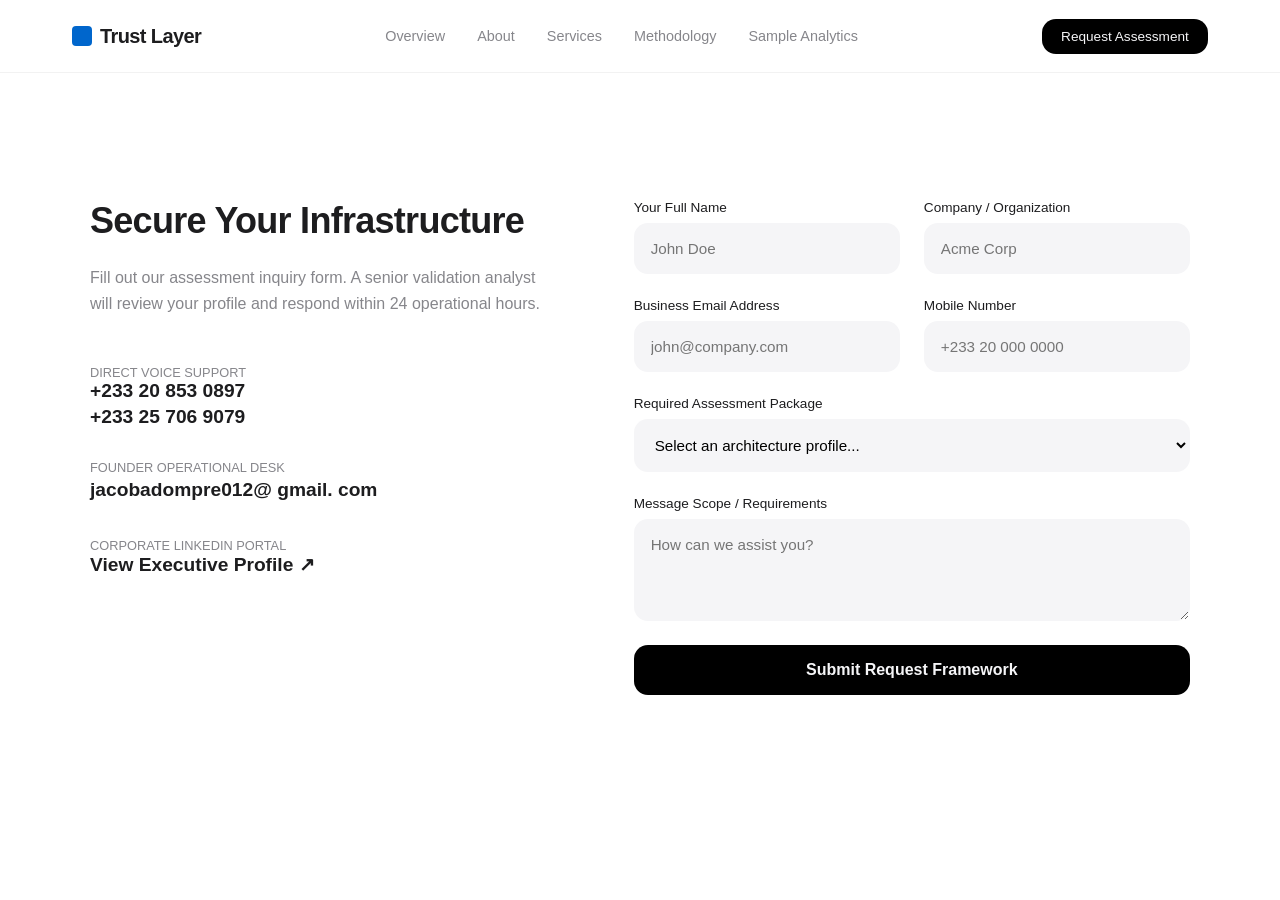
==== contact.html @ 99c88548 "Add contact.html with assessment inquiry form" ====
<!DOCTYPE html>
<html lang="en">
<head>
  <meta charset="UTF-8">
  <meta name="viewport" content="width=device-width, initial-scale=1.0">
  <title>Contact | Trust Layer</title>
  <link rel="stylesheet" href="css/style.css">
</head>
<body>
  <header class="premium-header">
    <div class="header-container">
      <a href="index.html" class="logo-zone"><div class="logo-icon"></div>Trust Layer</a>
      <nav class="nav-links">
        <a href="index.html" class="nav-item">Overview</a>
        <a href="about.html" class="nav-item">About</a>
        <a href="services.html" class="nav-item">Services</a>
        <a href="methodology.html" class="nav-item">Methodology</a>
        <a href="reports.html" class="nav-item">Sample Analytics</a>
      </nav>
      <div><a href="contact.html" class="nav-cta">Request Assessment</a></div>
    </div>
  </header>

  <main class="section-padding">
    <div class="content-container">
      <div class="contact-split-view">
        <div class="contact-info-column">
          <h3>Secure Your Infrastructure</h3>
          <p>Fill out our assessment inquiry form. A senior validation analyst will review your profile and respond within 24 operational hours.</p>
          <div class="channels-stack">
            <div class="channel-node-card">
              <span>Direct Voice Support</span>
              <a href="tel:+233208530897" style="display: block; margin-bottom: 0.3rem;">+233 20 853 0897</a>
              <a href="tel:+233257069079">+233 25 706 9079</a>
            </div>
            <div class="channel-node-card">
              <span>Founder Operational Desk</span>
              <p style="font-size: 1.2rem; font-weight: 600; color: var(--text-primary); margin: 0;">jacobadompre012@ gmail. com</p>
            </div>
            <div class="channel-node-card">
              <span>Corporate LinkedIn Portal</span>
              <a href="https://www.linkedin.com/in/adompre-jacob-47b8203b1?utm_source=share_via&utm_content=profile&utm_medium=member_ios" target="_blank" rel="noopener noreferrer">View Executive Profile ↗</a>
            </div>
          </div>
        </div>

        <div class="contact-form-wrapper">
          <!-- Formspree Secure Endpoint Configuration Active -->
          <form action="https://formspree.io/f/xaqlkjrn" method="POST" class="premium-form-facade">
            <div class="form-dual-row">
              <div class="field-group">
                <label for="name">Your Full Name</label>
                <input type="text" id="name" name="name" placeholder="John Doe" required>
              </div>
              <div class="field-group">
                <label for="company">Company / Organization</label>
                <input type="text" id="company" name="company" placeholder="Acme Corp" required>
              </div>
            </div>
            <div class="form-dual-row">
              <div class="field-group">
                <label for="email">Business Email Address</label>
                <input type="email" id="email" name="email" placeholder="john@company.com" required>
              </div>
              <div class="field-group">
                <label for="phone">Mobile Number</label>
                <input type="tel" id="phone" name="phone" placeholder="+233 20 000 0000">
              </div>
            </div>
            <div class="field-group">
              <label for="service">Required Assessment Package</label>
              <select id="service" name="service_needed" required>
                <option value="" disabled selected>Select an architecture profile...</option>
                <option value="Vulnerability Assessments">Vulnerability Assessments</option>
                <option value="Web Application Security">Web Application Security</option>
                <option value="Network Security Assessments">Network Security Assessments</option>
                <option value="Security Consulting">Security Consulting</option>
                <option value="Remediation Guidance">Remediation Guidance</option>
              </select>
            </div>
            <div class="field-group">
              <label for="message">Message Scope / Requirements</label>
              <textarea id="message" name="message" rows="4" placeholder="How can we assist you?" required></textarea>
            </div>
            
            <!-- Anti-Bot Honeypot Field Trap: Hidden from humans, trips up scraping scripts -->
            <input type="text" name="_gotcha" style="display:none">

            <button type="submit" class="submit-btn">Submit Request Framework</button>
          </form>
        </div>
      </div>
    </div>
  </main>
</body>
</html>
---- css/style.css ----
/* ==========================================================================
   DESIGN SYSTEM & VARIABLES (Apple-Inspired Architecture)
   ========================================================================== */
:root {
  --bg-primary: #ffffff;
  --bg-secondary: #f5f5f7;
  --bg-dark: #000000;
  --bg-dark-card: #121214;
  --text-primary: #1d1d1f;
  --text-secondary: #86868b;
  --text-light: #f5f5f7;
  --accent-blue: #0066cc;
  --accent-blue-hover: #004499;
  --border-color: #d2d2d7;
  --border-dark: #2d2d30;
  --radius-premium: 14px;
  --transition-smooth: all 0.5s cubic-bezier(0.16, 1, 0.3, 1);
  --font-stack: -apple-system, BlinkMacSystemFont, "Segoe UI", Roboto, Helvetica, Arial, sans-serif;
}

* {
  box-sizing: border-box;
  margin: 0;
  padding: 0;
}

html {
  font-family: var(--font-stack);
  background-color: var(--bg-primary);
  color: var(--text-primary);
  scroll-behavior: smooth;
  -webkit-font-smoothing: antialiased;
  overflow-x: hidden;
}

body {
  overflow-x: hidden;
  padding-top: 4.5rem; /* Dynamic spacing setup for absolute header clear space */
}

h1, h2, h3, h4 {
  font-weight: 700;
  letter-spacing: -0.02em;
  line-height: 1.15;
}

a {
  text-decoration: none;
  color: inherit;
  transition: var(--transition-smooth);
}

/* ==========================================================================
   GLOBAL STRUCTURED HEADER
   ========================================================================== */
.premium-header {
  position: fixed;
  top: 0;
  width: 100%;
  z-index: 1000;
  background: rgba(255, 255, 255, 0.8);
  backdrop-filter: blur(20px);
  -webkit-backdrop-filter: blur(20px);
  border-bottom: 1px solid rgba(0, 0, 0, 0.05);
}

.header-container {
  max-width: 1200px;
  margin: 0 auto;
  padding: 0 2rem;
  height: 4.5rem;
  display: flex;
  align-items: center;
  justify-content: space-between;
}

.logo-zone {
  display: flex;
  align-items: center;
  gap: 0.5rem;
  font-size: 1.25rem;
  font-weight: 700;
  letter-spacing: -0.03em;
}

.logo-icon {
  width: 1.25rem;
  height: 1.25rem;
  background: var(--accent-blue);
  border-radius: 4px;
}

.nav-links {
  display: flex;
  gap: 2rem;
}

.nav-item {
  font-size: 0.9rem;
  font-weight: 500;
  color: var(--text-secondary);
}

.nav-item:hover, .nav-item.active {
  color: var(--text-primary);
}

.nav-cta {
  background: var(--bg-dark);
  color: var(--text-light);
  padding: 0.6rem 1.2rem;
  border-radius: var(--radius-premium);
  font-size: 0.85rem;
  font-weight: 500;
}

.nav-cta:hover {
  background: var(--accent-blue);
}

.menu-toggle {
  display: none;
  flex-direction: column;
  gap: 5px;
  cursor: pointer;
}

.menu-toggle span {
  width: 25px;
  height: 2px;
  background: var(--text-primary);
}

/* ==========================================================================
   UNIVERSAL SECTIONS DESIGNS
   ========================================================================== */
.section-padding {
  padding: 8rem 2rem;
}

.content-container {
  max-width: 1100px;
  margin: 0 auto;
}

.center-header {
  text-align: center;
  max-width: 650px;
  margin: 0 auto 5rem auto;
}

.center-header h2 {
  font-size: 2.75rem;
  margin-bottom: 1.2rem;
}

.center-header p {
  font-size: 1.15rem;
  color: var(--text-secondary);
  line-height: 1.5;
}

.btn-group {
  display: flex;
  gap: 1rem;
  align-items: center;
}

.btn-primary {
  background: var(--accent-blue);
  color: var(--text-light);
  padding: 1rem 2rem;
  border-radius: var(--radius-premium);
  font-size: 1rem;
  font-weight: 500;
  display: inline-block;
}

.btn-primary:hover {
  background: var(--accent-blue-hover);
}

.btn-secondary {
  background: transparent;
  color: var(--accent-blue);
  padding: 1rem 2rem;
  border-radius: var(--radius-premium);
  font-size: 1rem;
  font-weight: 500;
  display: inline-block;
}

.btn-secondary:hover {
  text-decoration: underline;
}

/* ==========================================================================
   HOMEPAGE LAYOUT SPECIFICS
   ========================================================================== */
.hero-section {
  padding: 8rem 2rem 8rem 2rem;
  text-align: center;
  background: radial-gradient(circle at 50% 120%, rgba(0, 102, 204, 0.08), transparent 60%);
}

.hero-section h1 {
  font-size: 4rem;
  letter-spacing: -0.04em;
  max-width: 850px;
  margin: 0 auto 1.5rem auto;
}

.hero-section p {
  font-size: 1.4rem;
  color: var(--text-secondary);
  max-width: 650px;
  margin: 0 auto 2.5rem auto;
  line-height: 1.45;
}

.hero-section .btn-group {
  justify-content: center;
}

.premium-grid {
  display: grid;
  grid-template-columns: repeat(auto-fit, minmax(300px, 1fr));
  gap: 2rem;
}

.feature-card {
  background: var(--bg-secondary);
  padding: 3rem 2.5rem;
  border-radius: var(--radius-premium);
}

.feature-card h3 {
  font-size: 1.5rem;
  margin-bottom: 1rem;
}

.feature-card p {
  color: var(--text-secondary);
  line-height: 1.6;
  font-size: 0.95rem;
}

.dark-canvas {
  background: var(--bg-dark);
  color: var(--text-light);
}

.dark-canvas .center-header p {
  color: var(--text-secondary);
}

.why-grid {
  display: grid;
  grid-template-columns: repeat(auto-fit, minmax(240px, 1fr));
  gap: 3rem;
}

.why-box h4 {
  font-size: 1.25rem;
  margin-bottom: 0.8rem;
}

.why-box p {
  color: var(--text-secondary);
  font-size: 0.95rem;
  line-height: 1.6;
}

.testimonial-scroll {
  display: grid;
  grid-template-columns: repeat(auto-fit, minmax(320px, 1fr));
  gap: 2rem;
}

.testimonial-card {
  border: 1px solid var(--border-color);
  padding: 2.5rem;
  border-radius: var(--radius-premium);
}

.testimonial-text {
  font-size: 1.1rem;
  line-height: 1.5;
  font-style: italic;
  margin-bottom: 1.5rem;
}

.testimonial-author {
  font-weight: 600;
  font-size: 0.9rem;
}

.testimonial-author span {
  display: block;
  font-weight: 400;
  color: var(--text-secondary);
  margin-top: 0.2rem;
}

.strip-cta {
  background: var(--accent-blue);
  color: var(--text-light);
  text-align: center;
  padding: 6rem 2rem;
}

.strip-cta h2 {
  font-size: 3rem;
  margin-bottom: 1rem;
}

.strip-cta p {
  font-size: 1.2rem;
  margin-bottom: 2.5rem;
  opacity: 0.9;
}

.strip-cta .btn-primary {
  background: var(--bg-primary);
  color: var(--accent-blue);
}

/* ==========================================================================
   ABOUT PAGE SPECIFICS
   ========================================================================== */
.identity-grid {
  display: grid;
  grid-template-columns: repeat(2, 1fr);
  gap: 4rem;
  margin-bottom: 8rem;
}

.identity-block h3 {
  font-size: 2rem;
  margin-bottom: 1rem;
}

.identity-block p {
  color: var(--text-secondary);
  line-height: 1.6;
}

.founder-profile {
  background: var(--bg-secondary);
  border-radius: var(--radius-premium);
  padding: 4rem;
  display: grid;
  grid-template-columns: 300px 1fr;
  gap: 4rem;
  align-items: center;
}

.founder-avatar {
  background: var(--border-color);
  aspect-ratio: 1;
  border-radius: var(--radius-premium);
  display: flex;
  align-items: center;
  justify-content: center;
  color: var(--text-secondary);
}

.founder-bio h3 {
  font-size: 2.25rem;
}

.founder-bio .title {
  color: var(--accent-blue);
  font-weight: 500;
  margin-bottom: 1.5rem;
}

.founder-bio p {
  color: var(--text-secondary);
  line-height: 1.6;
}

/* ==========================================================================
   SERVICES SPECIFIC LAYOUT
   ========================================================================== */
.deep-services-stack {
  display: flex;
  flex-direction: column;
  gap: 6rem;
}

.service-detailed-node {
  border-bottom: 1px solid var(--border-color);
  padding-bottom: 6rem;
}

.service-detailed-node:last-child {
  border-bottom: none;
}

.service-main-row {
  display: grid;
  grid-template-columns: 1fr 1fr;
  gap: 4rem;
}

.service-left h3 {
  font-size: 2.25rem;
  margin-bottom: 1.5rem;
}

.service-left p {
  color: var(--text-secondary);
  font-size: 1.1rem;
  line-height: 1.6;
}

.service-right-metrics {
  display: grid;
  grid-template-columns: 1fr 1fr;
  gap: 2rem;
}

.sub-metric-card h4 {
  font-size: 1.1rem;
  margin-bottom: 0.5rem;
}

.sub-metric-card ul {
  list-style: none;
}

.sub-metric-card ul li {
  font-size: 0.9rem;
  color: var(--text-secondary);
  margin-bottom: 0.4rem;
  position: relative;
  padding-left: 12px;
}

.sub-metric-card ul li::before {
  content: "";
  position: absolute;
  left: 0;
  top: 8px;
  width: 4px;
  height: 4px;
  background: var(--accent-blue);
  border-radius: 50%;
}

/* ==========================================================================
   METHODOLOGY CHRONO TIMELINE
   ========================================================================== */
.timeline-container {
  position: relative;
  max-width: 800px;
  margin: 0 auto;
}

.timeline-container::before {
  content: "";
  position: absolute;
  left: 31px;
  top: 0;
  width: 2px;
  height: 100%;
  background: var(--border-color);
}

.timeline-event-node {
  position: relative;
  padding-left: 5.5rem;
  margin-bottom: 4rem;
}

.timeline-step-badge {
  position: absolute;
  left: 10px;
  top: 0;
  width: 44px;
  height: 44px;
  border-radius: 50%;
  background: var(--bg-primary);
  border: 2px solid var(--accent-blue);
  display: flex;
  align-items: center;
  justify-content: center;
  font-weight: 700;
  color: var(--accent-blue);
}

.timeline-payload-card {
  background: var(--bg-secondary);
  padding: 2rem;
  border-radius: var(--radius-premium);
}

.timeline-payload-card h3 {
  font-size: 1.3rem;
  margin-bottom: 0.5rem;
}

.timeline-payload-card p {
  color: var(--text-secondary);
  line-height: 1.6;
}

/* ==========================================================================
   REPORTS INTERFACE WINDOW
   ========================================================================== */
.report-mock-window {
  background: var(--bg-dark-card);
  color: #e4e4e7;
  border-radius: var(--radius-premium);
  border: 1px solid var(--border-dark);
  overflow: hidden;
}

.mock-header-bar {
  background: #1c1c1e;
  padding: 1rem 1.5rem;
  border-bottom: 1px solid var(--border-dark);
  display: flex;
  align-items: center;
  gap: 0.5rem;
}

.mock-dot {
  width: 12px;
  height: 12px;
  border-radius: 50%;
  background: #ff5f56;
}

.mock-dot:nth-child(2) { background: #ffbd2e; }
.mock-dot:nth-child(3) { background: #27c93f; }

.mock-window-title {
  margin-left: 2rem;
  font-size: 0.85rem;
  color: var(--text-secondary);
  font-family: monospace;
}

.mock-body-content {
  padding: 3rem;
}

.report-meta-grid {
  display: grid;
  grid-template-columns: repeat(4, 1fr);
  gap: 1.5rem;
  border-bottom: 1px solid var(--border-dark);
  padding-bottom: 2rem;
  margin-bottom: 2.5rem;
}

.meta-data-cell span {
  display: block;
  font-size: 0.75rem;
  color: var(--text-secondary);
  text-transform: uppercase;
}

.meta-data-cell p {
  font-size: 1.1rem;
  font-weight: 600;
}

.severity-pill-critical { color: #ff453a; font-weight: 700; }

.findings-breakdown-box h4 {
  font-size: 1.5rem;
  margin-bottom: 1rem;
}

.findings-breakdown-box p {
  color: #a1a1aa;
  line-height: 1.6;
}

.severity-bar-chart {
  display: flex;
  height: 8px;
  border-radius: 4px;
  overflow: hidden;
  margin: 1rem 0;
}

.bar-crit { background: #ff453a; width: 15%; }
.bar-high { background: #ff9f0a; width: 35%; }
.bar-med { background: #ffd60a; width: 40%; }
.bar-low { background: #30d158; width: 10%; }

/* ==========================================================================
   CONTACT CODES ENGINE
   ========================================================================== */
.contact-split-view {
  display: grid;
  grid-template-columns: 1fr 1.2fr;
  gap: 5rem;
}

.contact-info-column h3 {
  font-size: 2.25rem;
  margin-bottom: 1.5rem;
}

.contact-info-column p {
  color: var(--text-secondary);
  line-height: 1.6;
  margin-bottom: 3rem;
}

.channels-stack {
  display: flex;
  flex-direction: column;
  gap: 2rem;
}

.channel-node-card span {
  display: block;
  font-size: 0.8rem;
  text-transform: uppercase;
  color: var(--text-secondary);
}

.channel-node-card a {
  font-size: 1.2rem;
  font-weight: 600;
}

.premium-form-facade {
  display: flex;
  flex-direction: column;
  gap: 1.5rem;
}

.form-dual-row {
  display: grid;
  grid-template-columns: 1fr 1fr;
  gap: 1.5rem;
}

.field-group {
  display: flex;
  flex-direction: column;
  gap: 0.5rem;
}

.field-group label {
  font-size: 0.85rem;
  font-weight: 500;
}

.field-group input, .field-group select, .field-group textarea {
  background: var(--bg-secondary);
  border: 1px solid transparent;
  padding: 1rem;
  border-radius: var(--radius-premium);
  font-family: var(--font-stack);
  outline: none;
  font-size: 0.95rem;
}

.field-group input:focus, .field-group select:focus, .field-group textarea:focus {
  border-color: var(--accent-blue);
  background: var(--bg-primary);
}

.submit-btn {
  background: var(--bg-dark);
  color: var(--text-light);
  padding: 1rem;
  border-radius: var(--radius-premium);
  font-size: 1rem;
  font-weight: 600;
  border: none;
  cursor: pointer;
}

/* ==========================================================================
   FOOTER CODES MATRIX
   ========================================================================== */
.premium-footer {
  background: var(--bg-dark);
  color: var(--text-light);
  padding: 6rem 2rem 3rem 2rem;
  border-top: 1px solid var(--border-dark);
}

.footer-columns-grid {
  max-width: 1100px;
  margin: 0 auto 4rem auto;
  display: grid;
  grid-template-columns: 1.5fr repeat(3, 1fr);
  gap: 4rem;
}

.footer-brand h4 {
  font-size: 1.25rem;
  margin-bottom: 1rem;
}

.footer-brand p {
  color: var(--text-secondary);
  font-size: 0.9rem;
  line-height: 1.5;
}

.footer-column-stack h5 {
  font-size: 0.85rem;
  text-transform: uppercase;
  color: var(--text-secondary);
  margin-bottom: 1.5rem;
}

.footer-column-stack ul {
  list-style: none;
  display: flex;
  flex-direction: column;
  gap: 0.8rem;
}

.footer-column-stack ul li a {
  font-size: 0.9rem;
  color: #a1a1aa;
}

.footer-column-stack ul li a:hover {
  color: var(--bg-primary);
}

.footer-bottom-baseline {
  max-width: 1100px;
  margin: 0 auto;
  border-top: 1px solid var(--border-dark);
  padding-top: 2rem;
  display: flex;
  justify-content: space-between;
  font-size: 0.8rem;
  color: var(--text-secondary);
}

/* ==========================================================================
   MOBILE SCALING MEDIA OVERRIDES
   ========================================================================== */
@media (max-width: 968px) {
  .hero-section h1 { font-size: 2.75rem; }
  .service-main-row, .contact-split-view, .identity-grid, .founder-profile {
    grid-template-columns: 1fr;
    gap: 3rem;
  }
  .footer-columns-grid {
    grid-template-columns: 1fr 1fr;
    gap: 3rem;
  }
  .menu-toggle { display: flex; }
  .nav-links {
    display: none;
    position: absolute;
    top: 4.5rem;
    left: 0;
    width: 100%;
    background: var(--bg-primary);
    flex-direction: column;
    padding: 2rem;
    border-bottom: 1px solid var(--border-color);
  }
  .nav-links.mobile-open { display: flex; }
  .report-meta-grid { grid-template-columns: 1fr 1fr; }
}
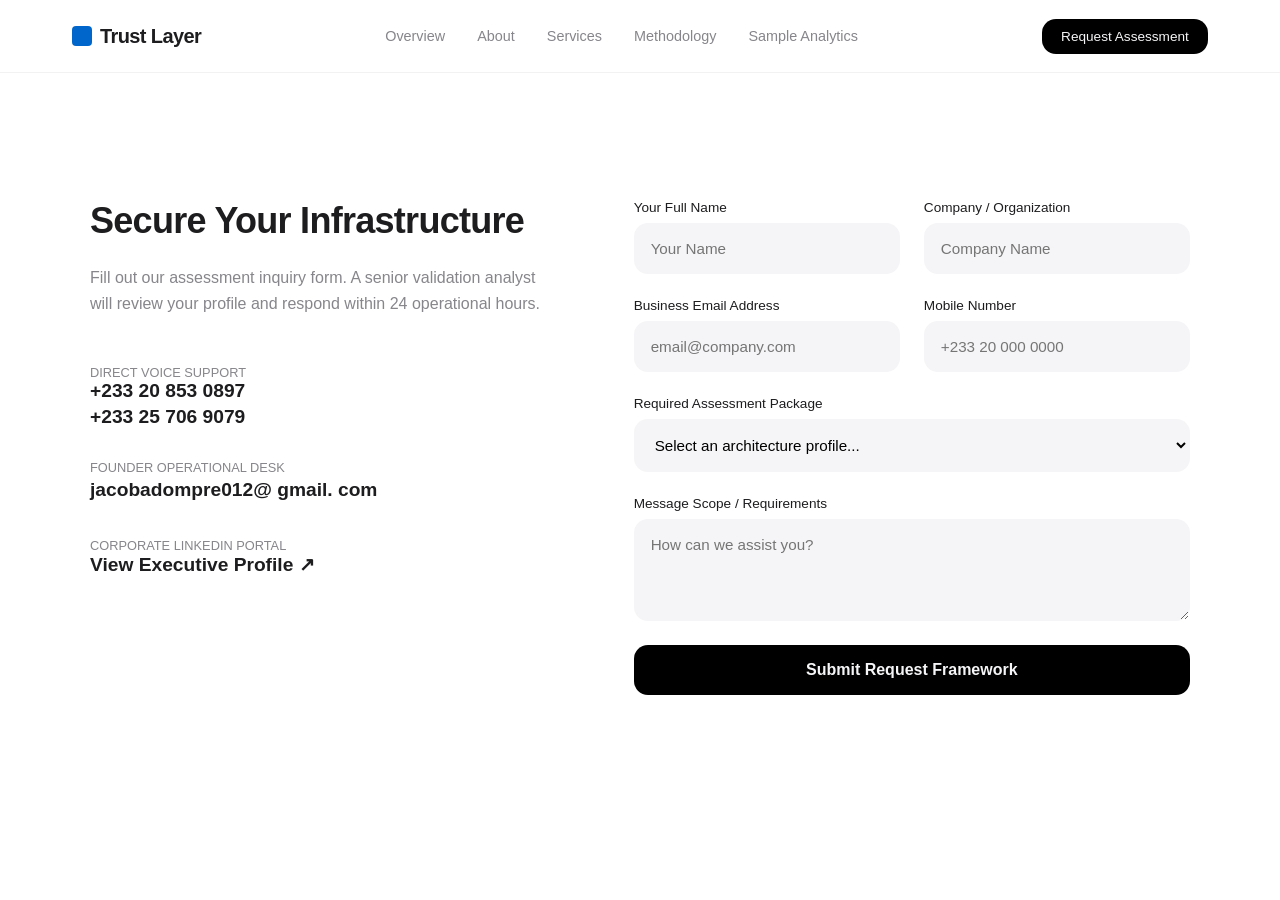
==== commit 41cf8d98: "Update contact.html" ====
--- a/contact.html
+++ b/contact.html
@@ -50,17 +50,17 @@
             <div class="form-dual-row">
               <div class="field-group">
                 <label for="name">Your Full Name</label>
-                <input type="text" id="name" name="name" placeholder="John Doe" required>
+                <input type="text" id="name" name="name" placeholder="Your Name" required>
               </div>
               <div class="field-group">
                 <label for="company">Company / Organization</label>
-                <input type="text" id="company" name="company" placeholder="Acme Corp" required>
+                <input type="text" id="company" name="company" placeholder="Company Name" required>
               </div>
             </div>
             <div class="form-dual-row">
               <div class="field-group">
                 <label for="email">Business Email Address</label>
-                <input type="email" id="email" name="email" placeholder="john@company.com" required>
+                <input type="email" id="email" name="email" placeholder="email@company.com" required>
               </div>
               <div class="field-group">
                 <label for="phone">Mobile Number</label>
